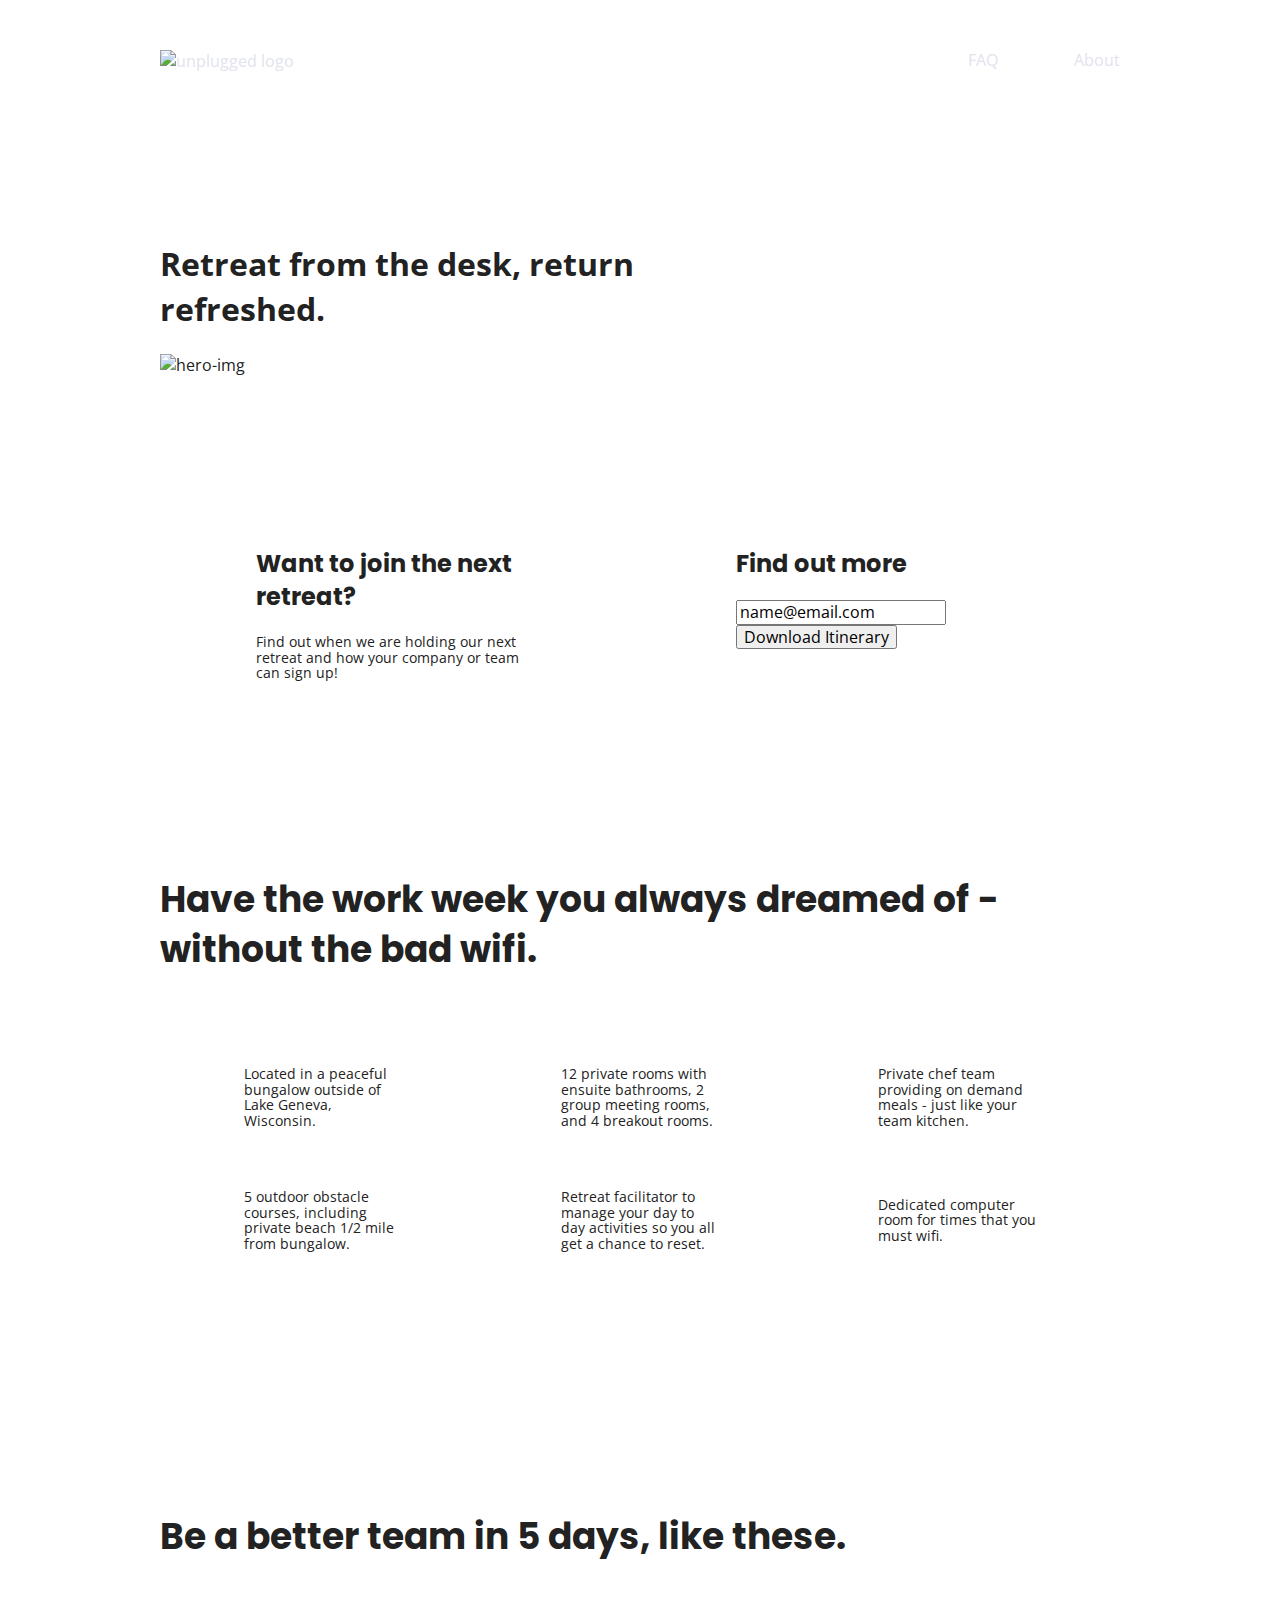
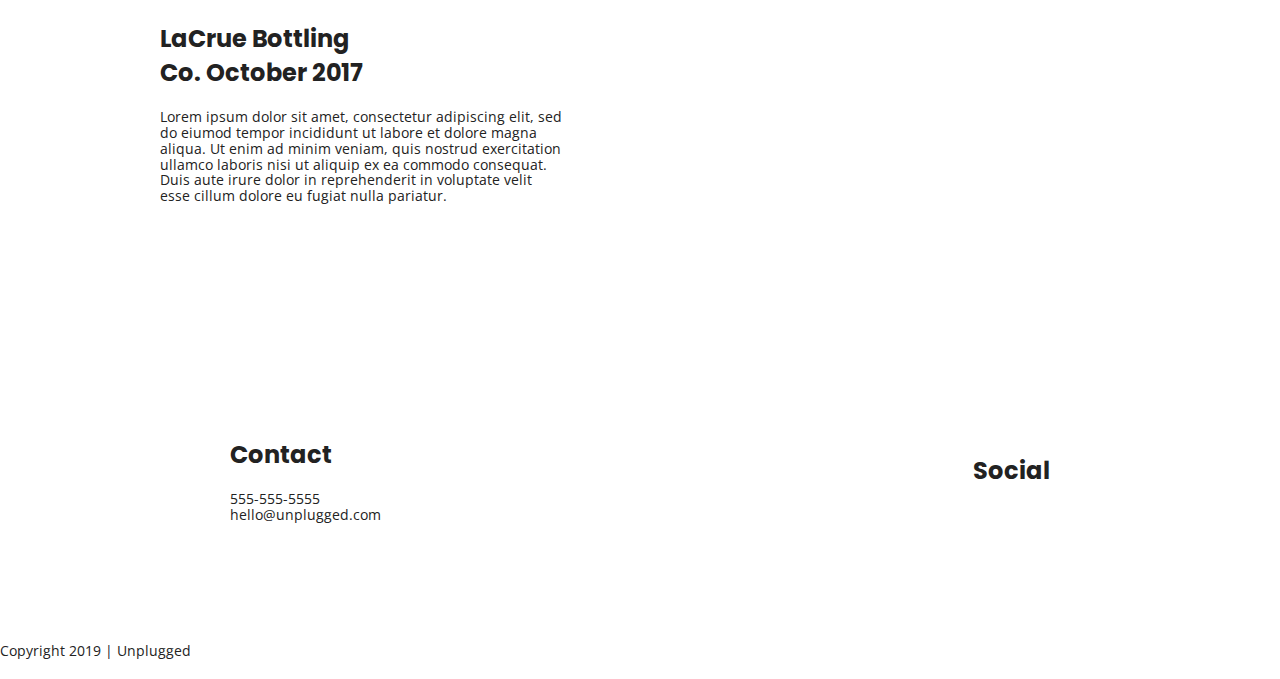
==== index.html @ 6ac1581b "Added google fonts to index.html and stylized text with css" ====
<!doctype html>
<html class="no-js" lang="">

<head>
  <meta charset="utf-8">
  <title>Unplugged | Retreat and Refresh</title>
  <meta name="description" content="">
  <meta name="viewport" content="width=device-width, initial-scale=1">

  <link rel="manifest" href="site.webmanifest">
  <link rel="apple-touch-icon" href="icon.png">
  <!-- Place favicon.ico in the root directory -->

  <link rel="stylesheet" href="css/normalize.css">
  <link rel="stylesheet" href="css/main.css">

  <meta name="theme-color" content="#fafafa">

<link href="https://fonts.googleapis.com/css?family=Open+Sans:400,700|Poppins:500,700" rel="stylesheet">
</head>

<body>
  <!--[if IE]>
    <p class="browserupgrade">You are using an <strong>outdated</strong> browser. Please <a href="https://browsehappy.com/">upgrade your browser</a> to improve your experience and security.</p>
  <![endif]-->

  <!-- Add your site or application content here -->
    <header>
      <div class="content-wrapper">
        <a href="#"><img src="" alt="unplugged logo"></a>
        <div class="header-divider"></div>
        <nav>
          <ul>
            <li><a href="faq/index.html" target="_blank">FAQ</a></li>
            <li><a href="about/index.html" target="_blank">About</a></li>
          </ul>
        </nav>
      </div>
    </header>

    <main>

        <section class="hero-area">
          <div class="content-wrapper">
            <h1>Retreat from the desk, return refreshed.</h1>
            <img src="" alt="hero-img" />
          </div>
        </section>

        <aside>
          <div class="content-wrapper">
            <div class="form-description">
              <h3>Want to join the next retreat?</h3>
              <p>Find out when we are holding our next retreat and how your company or team can sign up!</p>
            </div>
          <div class="form">
            <h3>Find out more</h3>
            <input type="text" name="name" value="name@email.com">
            <input type="button" value="Download Itinerary">
          </div>
        </div> <!-- dside content wrapper ends -->
        </aside>

        <section class="features">
          <div class="content-wrapper">
           <h2>Have the work week you always dreamed of - without the bad wifi.</h2>
           <div class="features-items">
             <article>
              <p class="fontawesome-icon"></p>
              <p class="features-item-description">Located in a peaceful bungalow outside of Lake Geneva, Wisconsin.</p>
            </article>
            <article>
              <p class="fontawesome-icon"></p>
              <p class="features-item-description">12 private rooms with ensuite bathrooms, 2 group meeting rooms, and 4 breakout rooms.</p>
            </article>
            <article>
              <p class="fontawesome-icon"></p>
              <p class="features-item-description">Private chef team providing on demand meals - just like your team kitchen.</p>
            </article>
            <article>
              <p class="fontawesome-icon"></p>
              <p class="features-item-description">5 outdoor obstacle courses, including private beach 1/2 mile from bungalow.</p>
            </article>
            <article>
              <p class="fontawesome-icon"></p>
              <p class="features-item-description">Retreat facilitator to manage your day to day activities so you all get a chance to reset.</p>
            </article>
            <article>
              <p class="fontawesome-icon"></p>
              <p class="features-item-description">Dedicated computer room for times that you must wifi.</p>
            </article>
          </div>
        </div>
        </section>

        <section class="reviews">
          <div class="content-wrapper">
            <h2>Be a better team in 5 days, like these.</h2>
            <article>
              <div>
                <h3>LaCrue Bottling Co. October 2017</h3>
                <p>Lorem ipsum dolor sit amet, consectetur adipiscing elit, sed do eiumod tempor incididunt ut labore et
                   dolore magna aliqua. Ut enim ad minim veniam, quis nostrud exercitation ullamco laboris nisi ut aliquip
                   ex ea commodo consequat. Duis aute irure dolor in reprehenderit in voluptate velit esse cillum dolore eu
                   fugiat nulla pariatur.</p>
              </div>
            </article>
          </div>
        </section>

    </main> <!-- main wrapper -->

    <footer>
      <div class="content-wrapper">
        <div class="footer-content">
          <address class="contact">
            <h4>Contact</h4>
            <p>
               555-555-5555<br>
               hello@unplugged.com
            </p>
          </address>
          <div class="social">
            <h4>Social</h4>
           <div class="social-icons">
             <p><a href="https://wwww.facebook.com" target="_blank"></a></p>
             <p><a href="https://www.twitter.com" target="_blank"></a></p>
             <p><a href="https://wwww.instagram.com" target="_blank"></a></p>

                <!-- other social links here -->
           </div>
         </div>
       </div> <!-- footer content ends -->
     </div> <!-- footer content-wrapper ends -->

     <div class="copyright">
       <p>Copyright 2019 | Unplugged</p>
     </div>
    </footer>



  <script src="js/vendor/modernizr-3.8.0.min.js"></script>
  <script src="https://code.jquery.com/jquery-3.4.1.min.js" integrity="sha256-CSXorXvZcTkaix6Yvo6HppcZGetbYMGWSFlBw8HfCJo=" crossorigin="anonymous"></script>
  <script>window.jQuery || document.write('<script src="js/vendor/jquery-3.4.1.min.js"><\/script>')</script>
  <script src="js/plugins.js"></script>
  <script src="js/main.js"></script>

  <!-- Google Analytics: change UA-XXXXX-Y to be your site's ID. -->
  <script>
    window.ga = function () { ga.q.push(arguments) }; ga.q = []; ga.l = +new Date;
    ga('create', 'UA-XXXXX-Y', 'auto'); ga('set','transport','beacon'); ga('send', 'pageview')
  </script>
  <script src="https://www.google-analytics.com/analytics.js" async></script>
</body>

</html>
---- css/main.css ----
/*! HTML5 Boilerplate v7.3.0 | MIT License | https://html5boilerplate.com/ */

/* main.css 2.0.0 | MIT License | https://github.com/h5bp/main.css#readme */
/*
 * What follows is the result of much research on cross-browser styling.
 * Credit left inline and big thanks to Nicolas Gallagher, Jonathan Neal,
 * Kroc Camen, and the H5BP dev community and team.
 */

/* ==========================================================================
   Base styles: opinionated defaults
   ========================================================================== */

html {
  color: #222;
  font-size: 1em;
  line-height: 1.4;
}

/*
 * Remove text-shadow in selection highlight:
 * https://twitter.com/miketaylr/status/12228805301
 *
 * Vendor-prefixed and regular ::selection selectors cannot be combined:
 * https://stackoverflow.com/a/16982510/7133471
 *
 * Customize the background color to match your design.
 */

::-moz-selection {
  background: #b3d4fc;
  text-shadow: none;
}

::selection {
  background: #b3d4fc;
  text-shadow: none;
}

/*
 * A better looking default horizontal rule
 */

hr {
  display: block;
  height: 1px;
  border: 0;
  border-top: 1px solid #ccc;
  margin: 1em 0;
  padding: 0;
}

/*
 * Remove the gap between audio, canvas, iframes,
 * images, videos and the bottom of their containers:
 * https://github.com/h5bp/html5-boilerplate/issues/440
 */

audio,
canvas,
iframe,
img,
svg,
video {
  vertical-align: middle;
}

/*
 * Remove default fieldset styles.
 */

fieldset {
  border: 0;
  margin: 0;
  padding: 0;
}

/*
 * Allow only vertical resizing of textareas.
 */

textarea {
  resize: vertical;
}

/* ==========================================================================
   Browser Upgrade Prompt
   ========================================================================== */

.browserupgrade {
  margin: 0.2em 0;
  background: #ccc;
  color: #000;
  padding: 0.2em 0;
}

/* ==========================================================================
   Author's custom styles
   ========================================================================== */
/* ---- GENERAL STYLES ----*/
html {
  font-size: 16px;
}

body {
  font-family: 'Open Sans', sans-serif;
  font-size: 1em;
  text-align: left;

}

ul,
ol {
  list-style-type: none;
}

a {
  color: #e2e3ed;
  text-decoration: none;

}

h2 {
  font-family: 'Poppins', sans-serif;
  font-size: 2.25em;

}

h3,
h4 {
  font-family: 'Poppins', sans-serif;
  font-size: 1.5em;
  margin: 20px 0;

}

p {
  font-size: 0.875em;
  line-height: 1.125;
}

img {

}

figure {

}

address {
  font-style: normal;

}

.content-wrapper {
  width: 90%;
  margin: 50px 0;
}

/* -------------- Base Header - Footer Styles --------------*/
header,
footer {
  display: flex;
  justify-content: center;
  align-items: center;
  flex-flow: row wrap;
}

header {
  padding: 15px 0;
  }


header .content-wrapper {
  display: flex;
  justify-content: center;
  align-items: center;
  flex-flow: row wrap;
  margin: 0;
}

.header-divider {
  width: 100%;
  height: 1px;
  margin: 10px 0 20px 0;
}


header nav {
  width: 60%;
  display: flex;
  justify-content: space-around;
  align-items: center;
  flex-flow: row wrap;
}

header nav ul {
  width: 100%;
  display: flex;
  justify-content: space-around;
}

footer {
  flex-direction: column;
}

footer p {
  margin: 0;
}

footer .content-wrapper {
  width: 55%;
  margin: 50px 0;
}

footer .contact {
  margin-bottom: 50px;
}

footer .social-icons {
  display: flex;
  justify-content: space-around;
  align-items: center;
}

footer .social-icons p {
  display: flex;
  justify-content: center;
  align-items: center;
}

footer .copyright {
  margin: 20px 0;
}


/*---------- MOBILE STYLES - HOMEPAGE ----------*/

/* Hero Area */

.hero-area {
  display: flex;
  justify-content: center;
  flex-flow: row wrap;
}

/* Aside */

aside {
  display: flex;
  justify-content: center;
  align-items: center;
  flex-flow: row wrap;
}


/* Features */

.features {
  display: flex;
  justify-content: center;
  flex-flow: row wrap;
}

.features h2 {
  margin-bottom: 60px;
}

.features article {
  width: 55%;
  margin: 30px 0;
}

.features .features-items {
  display: flex;
  justify-content: center;
  align-items: center;
  flex-flow: row wrap;
}

.features p {
  margin: 0;
}


/* Reviews */

.reviews {
  display: flex;
  justify-content: center;
  flex-flow: row wrap;
}

.reviews h2 {
  margin-bottom: 40px;
}

.reviews h3 {
  width: 55%;
  margin: 20px 0;
}

/*--------------- ABOUT PAGE ---------------*/

.mission {
  display: flex;
  justify-content: center;
  align-items: center;
  flex-flow: row wrap;
}

.contact-section {
  display: flex;
  justify-content: center;
  align-items: center;
  flex-flow: row wrap;
}

.contact-content p {
  margin: 0;
}


/*--------------------FAQ PAGE ----------------*/

.faq {
  display: flex;
  justify-content: center;
  align-items: center;
  flex-flow: row wrap;
}

.faq .content-wrapper {
  margin: 50px 0 0 0;
  display: flex;
  justify-content: center;
  align-items: center;
  flex-flow: row wrap;
}

.faq h2 {
  margin-bottom: 40px;
}

.faq-content {
  margin-bottom: 50px;
}


/* ==========================================================================
   Helper classes
   ========================================================================== */

/*
 * Hide visually and from screen readers
 */

.hidden {
  display: none !important;
}

/*
* Hide only visually, but have it available for screen readers:
* https://snook.ca/archives/html_and_css/hiding-content-for-accessibility
*
* 1. For long content, line feeds are not interpreted as spaces and small width
*    causes content to wrap 1 word per line:
*    https://medium.com/@jessebeach/beware-smushed-off-screen-accessible-text-5952a4c2cbfe
*/

.sr-only {
  border: 0;
  clip: rect(0, 0, 0, 0);
  height: 1px;
  margin: -1px;
  overflow: hidden;
  padding: 0;
  position: absolute;
  white-space: nowrap;
  width: 1px;
  /* 1 */
}

/*
* Extends the .sr-only class to allow the element
* to be focusable when navigated to via the keyboard:
* https://www.drupal.org/node/897638
*/

.sr-only.focusable:active,
.sr-only.focusable:focus {
  clip: auto;
  height: auto;
  margin: 0;
  overflow: visible;
  position: static;
  white-space: inherit;
  width: auto;
}

/*
* Hide visually and from screen readers, but maintain layout
*/

.invisible {
  visibility: hidden;
}

/*
* Clearfix: contain floats
*
* For modern browsers
* 1. The space content is one way to avoid an Opera bug when the
*    `contenteditable` attribute is included anywhere else in the document.
*    Otherwise it causes space to appear at the top and bottom of elements
*    that receive the `clearfix` class.
* 2. The use of `table` rather than `block` is only necessary if using
*    `:before` to contain the top-margins of child elements.
*/

.clearfix:before,
.clearfix:after {
  content: " ";
  /* 1 */
  display: table;
  /* 2 */
}

.clearfix:after {
  clear: both;
}

/* ==========================================================================
   EXAMPLE Media Queries for Responsive Design.
   These examples override the primary ('mobile first') styles.
   Modify as content requires.
   ========================================================================== */

@media only screen and (min-width: 768px) {
  /* Tablet styles here */

.content-wrapper {
  max-width: 640px;
  margin: 100px 0;
}

/* Header */

header {
  justify-content: space-around;
  padding: 33px 0;

}

header .content-wrapper {
  width: 100%;
  justify-content: space-between;
}

header nav {
  width: 20%;
}

header nav ul {
  justify-content: space-between;

}

.header-divider {
  display: none;
}

/* Aside */

aside .content-wrapper {
  margin: 50px 0;
  display: flex;
  justify-content: space-between;
  flex-flow: row wrap;
}

aside .content-wrapper .form-description,
aside .content-wrapper .form {
  width: 40%;
  margin: 0;
}


/* Features */
.features article {
  display: flex;
  justify-content: center;
  align-items: center;
  flex-flow: column wrap;
  flex-basis: 50%;

}

.features .features-item-description {
  width: 50%;
}


/* Reviews */

.reviews article {
display: flex;
justify-content: space-between;
}

.reviews article div {
  width: 49%;
}


/* Footer */

footer .content-wrapper {
  width: 64%;
  margin: 100px 0;
}
.footer-content {
  display: flex;
  justify-content: space-between;
  align-items: center;
}

footer .contact {
  margin-bottom: 0;
}

footer .copyright {
  width: 100%;
}



/* -------- ABOUT PAGE -------- */

.misson-content {
  display: flex;
  justify-content: space-between;
  align-items: center;
  padding-top: 20px;
}

.mission-content p {
  width: 45%;
}

.contact-section .content-wrapper h2 {
  width: 80%;
}

.contact-content {
  display: flex;
  justify-content: space-between;
  align-items: flex-start;
}


/* --------- FAQ PAGE ---------- */

.faq .content-wrapper {
  justify-content: space-between;
}

.faq-content {
  flex-basis: 40%;
}

.faq h2 {
  width: 100%;
}

}

@media only screen and (min-width: 1200px) {
  /* Desktop styles here */

  .content-wrapper {
    max-width: 960px;
  }

/* Hero Area */
.hero-area h1 {
  width: 60%;
}

  /* Aside */

  aside .content-wrapper {
    justify-content: space-around;
  }

  aside .content-wrapper .form-description,
  aside .content-wrapper .form {
    width: 30%;
  }


  /* Features */

  .features h2 {
    width: 90%;
  }

  .features article {
    flex-basis: 33%;

  }


  /* Reviews */

  .reviews article div {
    width: 42%;
  }


  /* -------- ABOUT PAGE -------- */

  .mission h2,
  .contact-section .content-wrapper h2 {
    width: 95%;
  }

  /* --------- FAQ PAGE ---------- */

  .faq h2 {
    width: 100%;
  }



}

/* ==========================================================================
   Print styles.
   Inlined to avoid the additional HTTP request:
   https://www.phpied.com/delay-loading-your-print-css/
   ========================================================================== */

@media print {
  *,
  *:before,
  *:after {
    background: transparent !important;
    color: #000 !important;
    /* Black prints faster */
    box-shadow: none !important;
    text-shadow: none !important;
  }
  a,
  a:visited {
    text-decoration: underline;
  }
  a[href]:after {
    content: " (" attr(href) ")";
  }
  abbr[title]:after {
    content: " (" attr(title) ")";
  }
  /*
     * Don't show links that are fragment identifiers,
     * or use the `javascript:` pseudo protocol
     */
  a[href^="#"]:after,
  a[href^="javascript:"]:after {
    content: "";
  }
  pre {
    white-space: pre-wrap !important;
  }
  pre,
  blockquote {
    border: 1px solid #999;
    page-break-inside: avoid;
  }
  /*
     * Printing Tables:
     * https://web.archive.org/web/20180815150934/http://css-discuss.incutio.com/wiki/Printing_Tables
     */
  thead {
    display: table-header-group;
  }
  tr,
  img {
    page-break-inside: avoid;
  }
  p,
  h2,
  h3 {
    orphans: 3;
    widows: 3;
  }
  h2,
  h3 {
    page-break-after: avoid;
  }
}
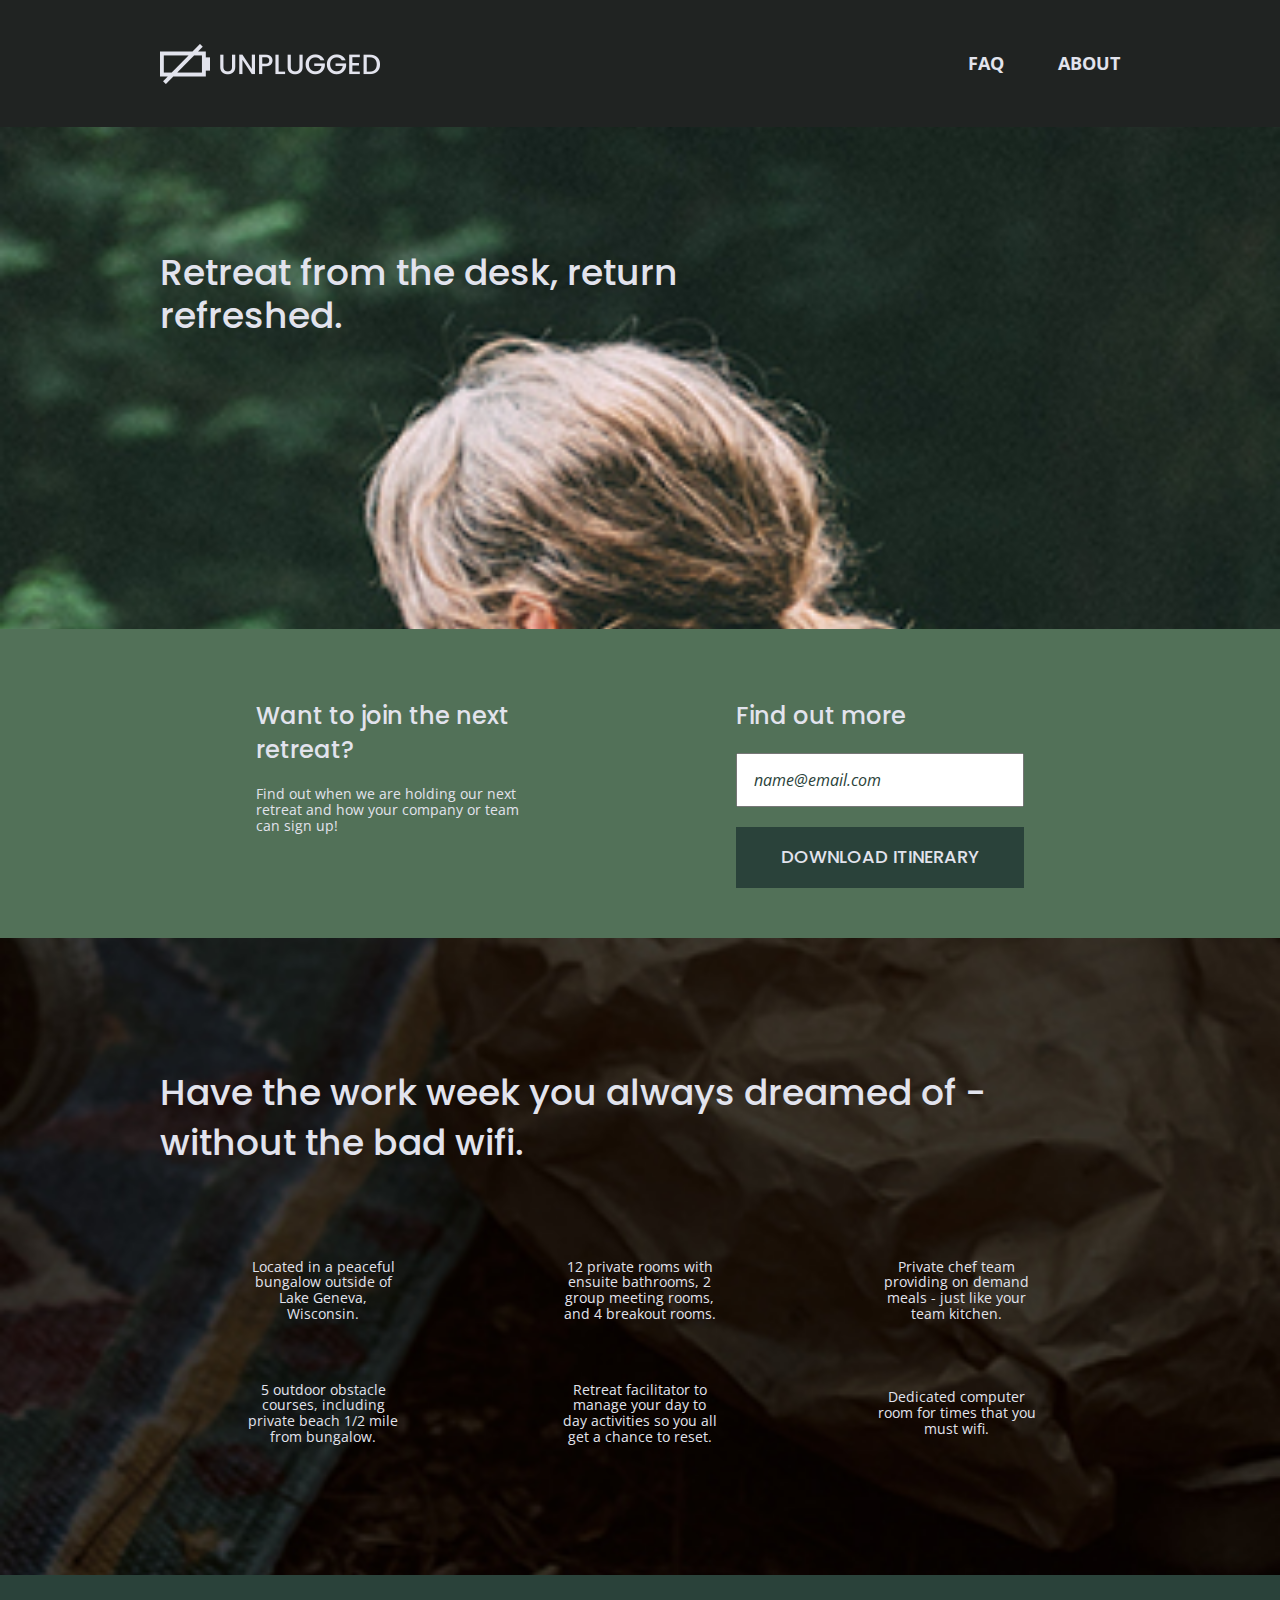
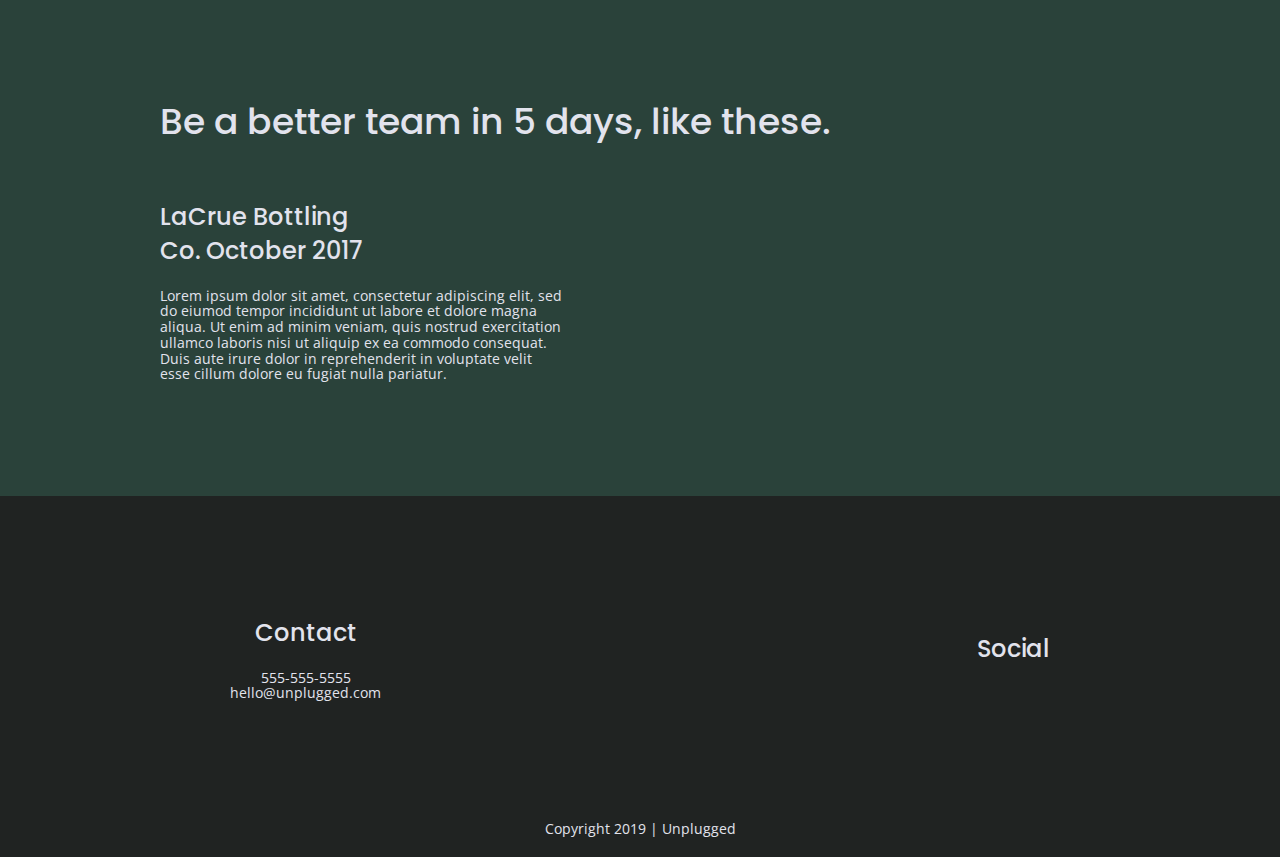
==== commit 61ee701a: "Added project imgs to img folder. Added images to hero and features section." ====
--- a/index.html
+++ b/index.html
@@ -27,7 +27,7 @@
   <!-- Add your site or application content here -->
     <header>
       <div class="content-wrapper">
-        <a href="#"><img src="" alt="unplugged logo"></a>
+        <a href="#"><img src="img/unplugged-logo.png" alt="Unplugged Logo"></a>
         <div class="header-divider"></div>
         <nav>
           <ul>
@@ -43,7 +43,6 @@
         <section class="hero-area">
           <div class="content-wrapper">
             <h1>Retreat from the desk, return refreshed.</h1>
-            <img src="" alt="hero-img" />
           </div>
         </section>
 
--- a/css/main.css
+++ b/css/main.css
@@ -106,6 +106,7 @@
   font-family: 'Open Sans', sans-serif;
   font-size: 1em;
   text-align: left;
+  color: #e2e3ed;
 
 }
 
@@ -123,12 +124,14 @@
 h2 {
   font-family: 'Poppins', sans-serif;
   font-size: 2.25em;
+  font-weight: 500;
 
 }
 
 h3,
 h4 {
   font-family: 'Poppins', sans-serif;
+  font-weight: 500;
   font-size: 1.5em;
   margin: 20px 0;
 
@@ -140,7 +143,7 @@
 }
 
 img {
-
+  width: 100%;
 }
 
 figure {
@@ -160,6 +163,7 @@
 /* -------------- Base Header - Footer Styles --------------*/
 header,
 footer {
+  background-color: #202322;
   display: flex;
   justify-content: center;
   align-items: center;
@@ -180,6 +184,7 @@
 }
 
 .header-divider {
+  background-color: #3a3a3a;
   width: 100%;
   height: 1px;
   margin: 10px 0 20px 0;
@@ -188,6 +193,9 @@
 
 header nav {
   width: 60%;
+  font-size: 1.125em;
+  font-weight: 700;
+  text-transform: uppercase;
   display: flex;
   justify-content: space-around;
   align-items: center;
@@ -201,6 +209,7 @@
 }
 
 footer {
+  text-align: center;
   flex-direction: column;
 }
 
@@ -239,24 +248,69 @@
 /* Hero Area */
 
 .hero-area {
-  display: flex;
-  justify-content: center;
-  flex-flow: row wrap;
+  background: url('../img/hero.jpg');
+  background-size: cover;
+  background-repeat: no-repeat;
+  background-position: center;
+  height: 502px;
+  display: flex;
+  justify-content: center;
+  flex-flow: row wrap;
+}
+
+.hero-area h1 {
+  font-size: 2.25em;
+  font-family: 'Poppins', sans-serif;
+  font-weight: 500;
+  line-height: 1.2;
 }
 
 /* Aside */
 
 aside {
-  display: flex;
-  justify-content: center;
-  align-items: center;
-  flex-flow: row wrap;
-}
+  background-color: #527158;
+  display: flex;
+  justify-content: center;
+  align-items: center;
+  flex-flow: row wrap;
+}
+
+aside .form {
+  margin-top: 30px;
+}
+
+input[type=text] {
+  box-sizing: border-box;
+  width: 100%;
+  color: #2a423a;
+  font-style: italic;
+  padding: 1em;
+}
+
+input[type=button] {
+  width: 100%;
+  padding: 20px 0;
+  margin-top: 20px;
+  background-color: #2a423a;
+  font-family: 'Poppins', Helvetica, Arial, sans-serif;
+  font-weight: 500;
+  font-size: 1.125em;
+  color: #e2e3ed;
+  border: none;
+  text-align: center;
+  text-transform: uppercase;
+}
+
+
 
 
 /* Features */
 
 .features {
+  background: url('../img/features-img.jpg');
+  background-size: cover;
+  background-repeat: no-repeat;
+  background-position: center;
   display: flex;
   justify-content: center;
   flex-flow: row wrap;
@@ -267,7 +321,7 @@
 }
 
 .features article {
-  width: 55%;
+  width: 63%;
   margin: 30px 0;
 }
 
@@ -279,6 +333,7 @@
 }
 
 .features p {
+  text-align: center;
   margin: 0;
 }
 
@@ -286,6 +341,7 @@
 /* Reviews */
 
 .reviews {
+  background-color: #2a423a;
   display: flex;
   justify-content: center;
   flex-flow: row wrap;
@@ -293,6 +349,7 @@
 
 .reviews h2 {
   margin-bottom: 40px;
+  line-height: 1;
 }
 
 .reviews h3 {
@@ -303,6 +360,7 @@
 /*--------------- ABOUT PAGE ---------------*/
 
 .mission {
+  background-color: #527158;
   display: flex;
   justify-content: center;
   align-items: center;
@@ -310,6 +368,7 @@
 }
 
 .contact-section {
+  background-color: #2a423a;
   display: flex;
   justify-content: center;
   align-items: center;
@@ -324,6 +383,7 @@
 /*--------------------FAQ PAGE ----------------*/
 
 .faq {
+  background-color: #527158;
   display: flex;
   justify-content: center;
   align-items: center;
@@ -340,10 +400,15 @@
 
 .faq h2 {
   margin-bottom: 40px;
+  line-height: 1;
 }
 
 .faq-content {
   margin-bottom: 50px;
+}
+
+.faq-content h4 {
+  line-height: 1.33;
 }
 
 
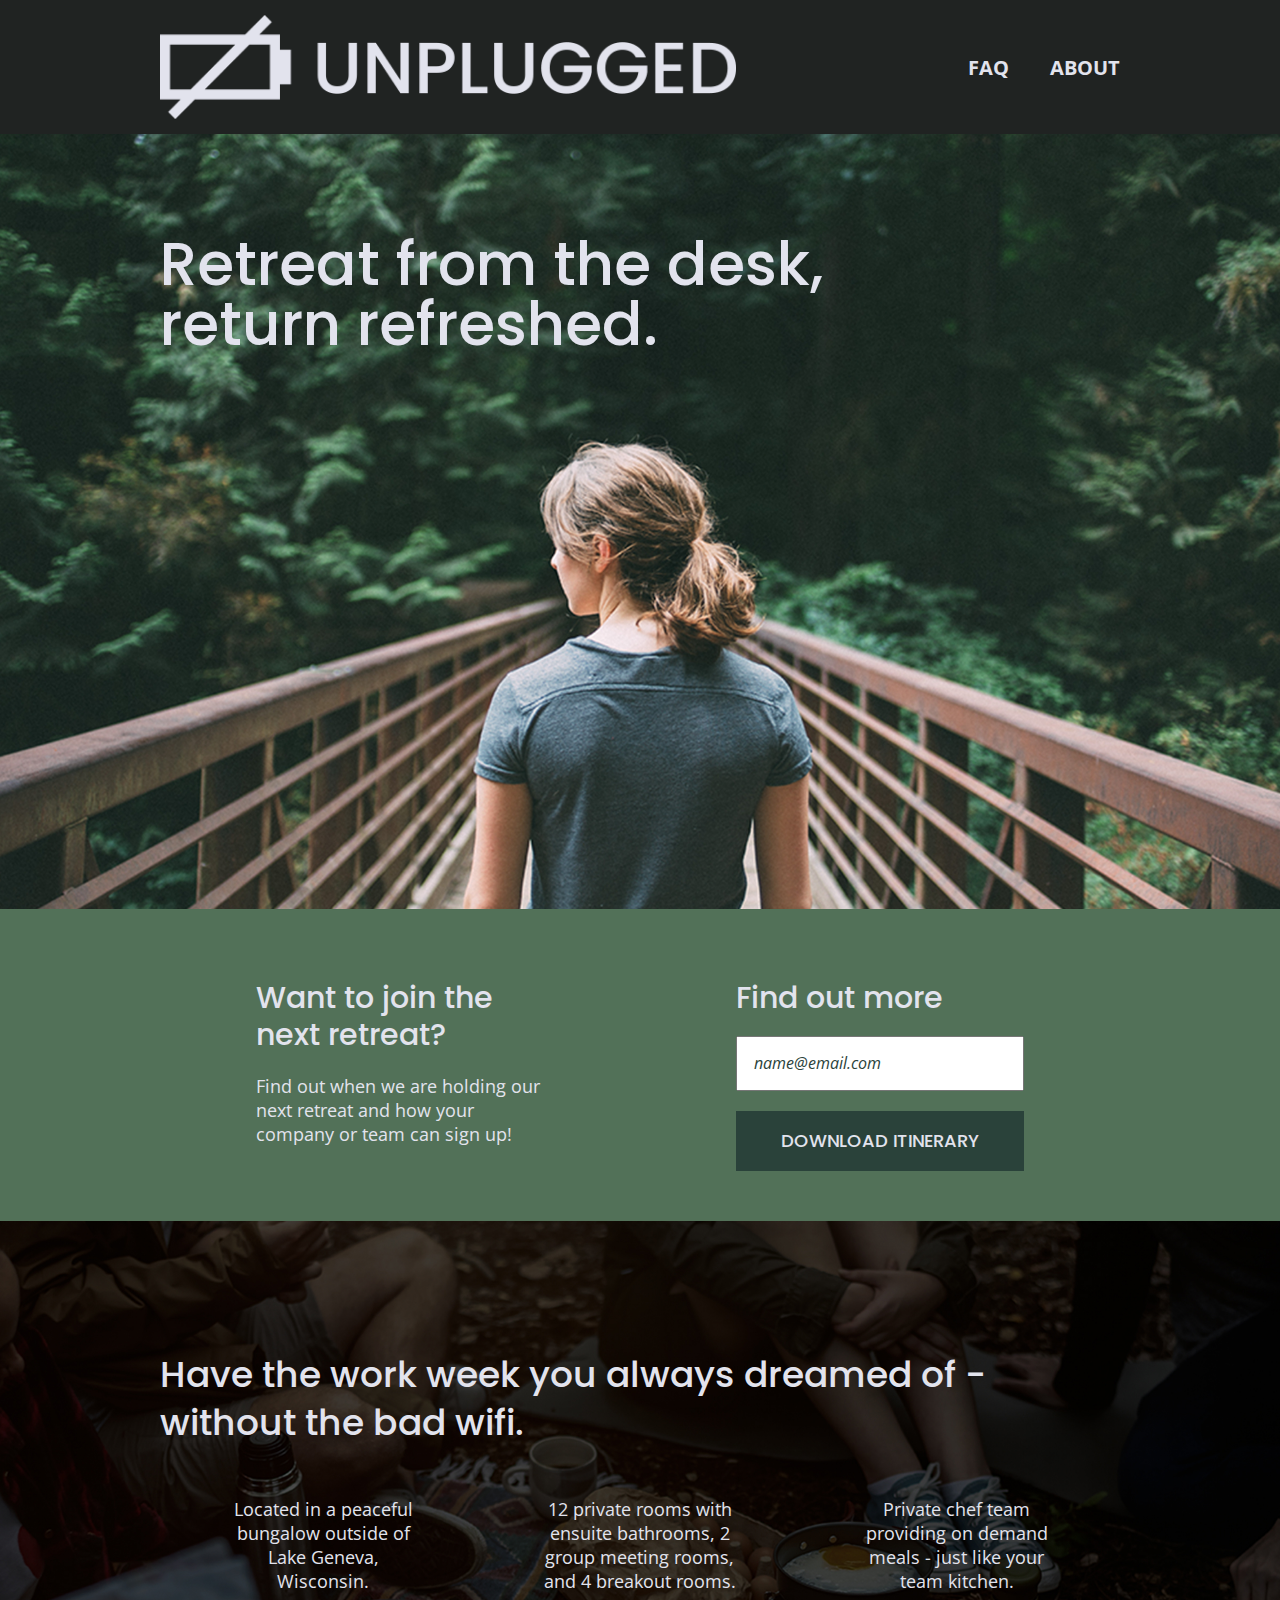
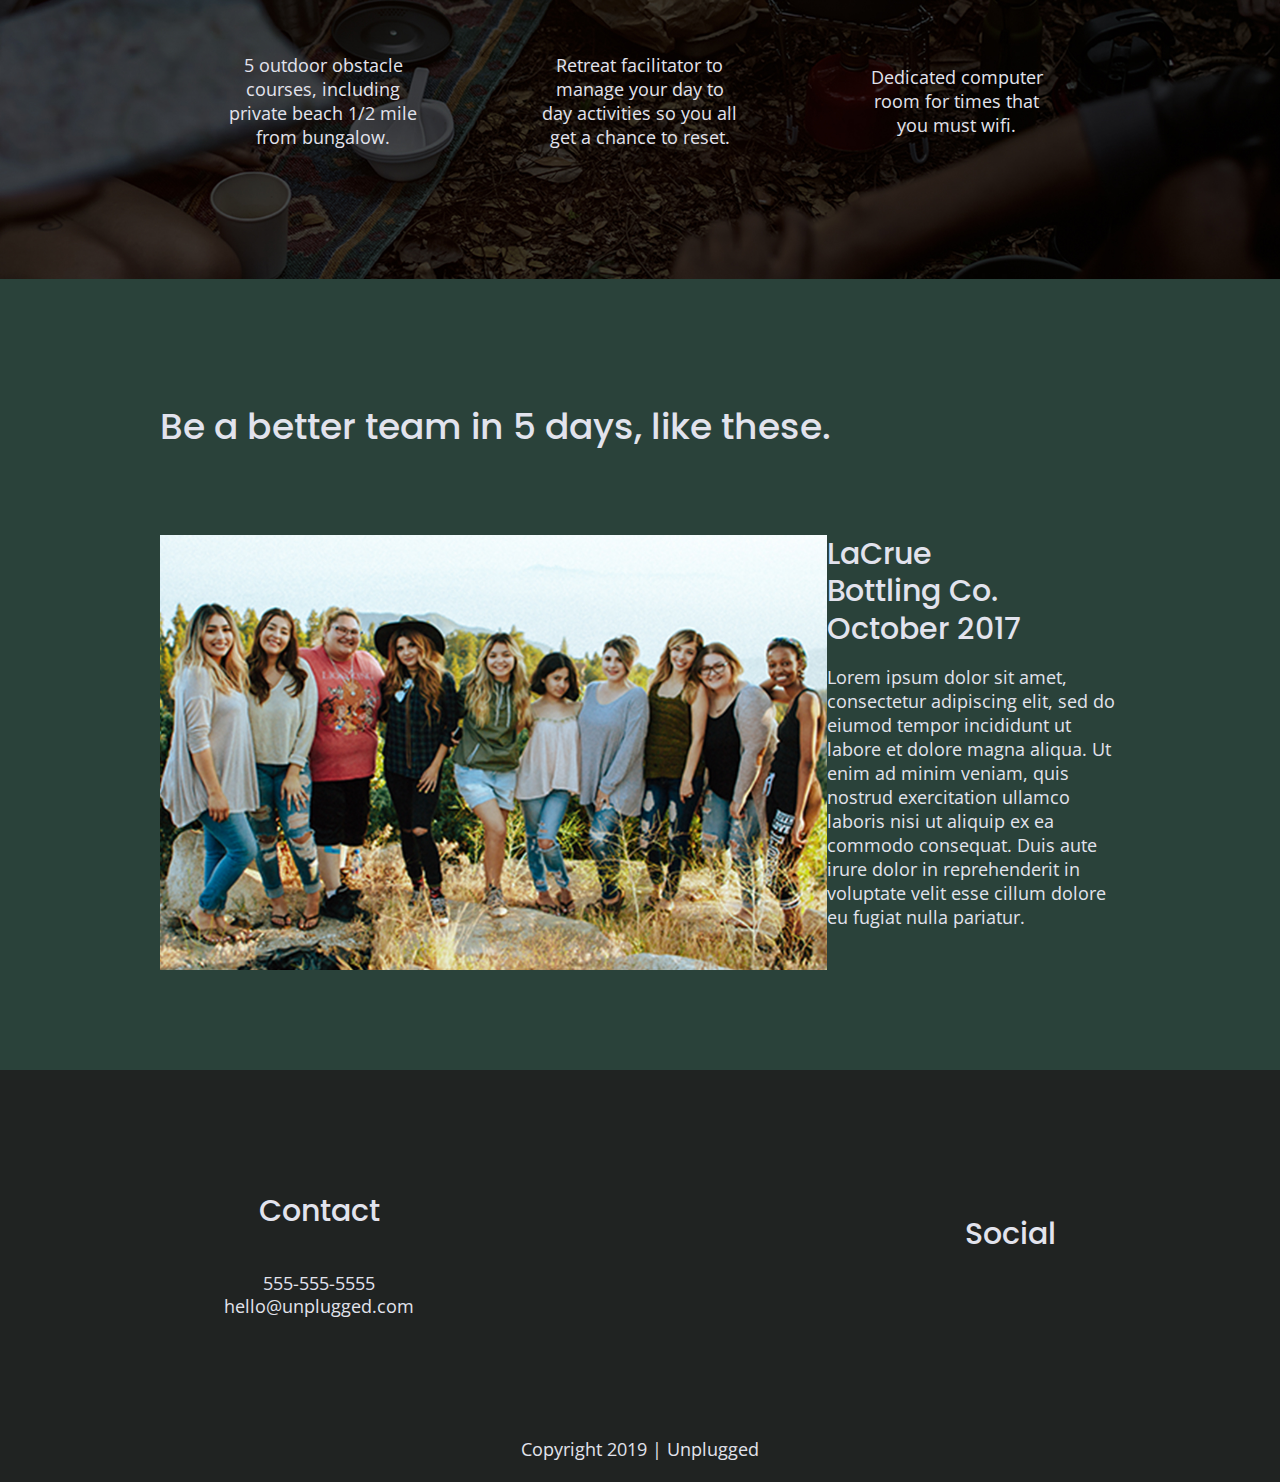
==== commit da235330: "Updated image sizes. Made images responsive to tablet and desktop." ====
--- a/index.html
+++ b/index.html
@@ -27,7 +27,9 @@
   <!-- Add your site or application content here -->
     <header>
       <div class="content-wrapper">
-        <a href="#"><img src="img/unplugged-logo.png" alt="Unplugged Logo"></a>
+        <figure>
+           <a href="#"><img src="img/unplugged-logo.png" alt="Unplugged Logo"/></a>
+       </figure>
         <div class="header-divider"></div>
         <nav>
           <ul>
@@ -96,6 +98,9 @@
           <div class="content-wrapper">
             <h2>Be a better team in 5 days, like these.</h2>
             <article>
+              <figure>
+                <img src="img/reviews-group-img.jpg" alt="Reviews Group Image" />
+              </figure>
               <div>
                 <h3>LaCrue Bottling Co. October 2017</h3>
                 <p>Lorem ipsum dolor sit amet, consectetur adipiscing elit, sed do eiumod tempor incididunt ut labore et
--- a/css/main.css
+++ b/css/main.css
@@ -123,7 +123,7 @@
 
 h2 {
   font-family: 'Poppins', sans-serif;
-  font-size: 2.25em;
+  font-size: 1.875em;
   font-weight: 500;
 
 }
@@ -132,14 +132,14 @@
 h4 {
   font-family: 'Poppins', sans-serif;
   font-weight: 500;
-  font-size: 1.5em;
+  font-size: 1.125em;
   margin: 20px 0;
 
 }
 
 p {
   font-size: 0.875em;
-  line-height: 1.125;
+  line-height: 1.285;
 }
 
 img {
@@ -147,7 +147,7 @@
 }
 
 figure {
-
+  margin: 0;
 }
 
 address {
@@ -181,6 +181,14 @@
   align-items: center;
   flex-flow: row wrap;
   margin: 0;
+}
+
+header figure {
+  width: 60%;
+  display: flex;
+  justify-content: center;
+  align-items: center;
+  flex-flow: row wrap;
 }
 
 .header-divider {
@@ -208,6 +216,10 @@
   justify-content: space-around;
 }
 
+header nav ul li {
+  font-size: 1.125em;
+}
+
 footer {
   text-align: center;
   flex-direction: column;
@@ -250,9 +262,8 @@
 .hero-area {
   background: url('../img/hero.jpg');
   background-size: cover;
-  background-repeat: no-repeat;
   background-position: center;
-  height: 502px;
+  min-height: 500px;
   display: flex;
   justify-content: center;
   flex-flow: row wrap;
@@ -309,7 +320,6 @@
 .features {
   background: url('../img/features-img.jpg');
   background-size: cover;
-  background-repeat: no-repeat;
   background-position: center;
   display: flex;
   justify-content: center;
@@ -408,7 +418,7 @@
 }
 
 .faq-content h4 {
-  line-height: 1.33;
+  line-height: 1.333;
 }
 
 
@@ -509,6 +519,18 @@
   margin: 100px 0;
 }
 
+
+h2 {
+  font-size: 2.25em;
+  line-height: 1.333;
+}
+
+h3 {
+  font-size: 1.5em;
+  line-height: 1.25;
+}
+
+
 /* Header */
 
 header {
@@ -535,6 +557,18 @@
   display: none;
 }
 
+
+/* Hero Area */
+.hero-area {
+  min-height: 600px;
+}
+
+.hero-area h1 {
+  font-size: 3em;
+  line-height: 1;
+  margin: 0;
+}
+
 /* Aside */
 
 aside .content-wrapper {
@@ -552,6 +586,11 @@
 
 
 /* Features */
+
+.features h2 {
+  margin-bottom: 20px;
+}
+
 .features article {
   display: flex;
   justify-content: center;
@@ -562,7 +601,7 @@
 }
 
 .features .features-item-description {
-  width: 50%;
+  width: 62%;
 }
 
 
@@ -573,27 +612,46 @@
 justify-content: space-between;
 }
 
+.review h2 {
+  width: 85%;
+}
+
 .reviews article div {
   width: 49%;
 }
 
+.reviews h3 {
+  width: 75%;
+  margin: 0;
+}
 
 /* Footer */
 
 footer .content-wrapper {
-  width: 64%;
+  width: 65%;
   margin: 100px 0;
 }
-.footer-content {
+footer .footer-content {
   display: flex;
   justify-content: space-between;
   align-items: center;
+  flex-direction: row;
+
 }
 
 footer .contact {
   margin-bottom: 0;
 }
 
+footer h4 {
+  font-size: 1.5em;
+  margin-bottom: 40px;
+}
+
+footer p {
+  line-height: 1.285;
+}
+
 footer .copyright {
   width: 100%;
 }
@@ -623,6 +681,9 @@
   align-items: flex-start;
 }
 
+.contact-content h4 {
+  font-size: 1.5em;
+}
 
 /* --------- FAQ PAGE ---------- */
 
@@ -631,25 +692,54 @@
 }
 
 .faq-content {
-  flex-basis: 40%;
+  flex-basis: 45%;
 }
 
 .faq h2 {
   width: 100%;
 }
 
+.faq h4,
+.faq p {
+  font-size: 0.875em;
+  line-height: 1.125;
+}
+
 }
 
 @media only screen and (min-width: 1200px) {
   /* Desktop styles here */
 
+  header {
+    padding: 15px 0;
+  }
+
+  .hero-area {
+    min-height: 775px;
+  }
+
   .content-wrapper {
     max-width: 960px;
   }
 
+  h2 {
+    font-size: 2.25em;
+  }
+
+  h3,
+  h4 {
+    font-size: 1.875em;
+  }
+
+  p {
+    font-size: 1.125em;
+    line-height: 1.333;
+  }
+
 /* Hero Area */
 .hero-area h1 {
-  width: 60%;
+  font-size: 3.75em;
+  width: 80%;
 }
 
   /* Aside */
@@ -663,6 +753,10 @@
     width: 30%;
   }
 
+  .form-description p {
+    font-size: 1.125em;
+  }
+
 
   /* Features */
 
@@ -680,6 +774,14 @@
 
   .reviews article div {
     width: 42%;
+  }
+
+  .reviews h2 {
+    padding-bottom: 50px;
+  }
+
+  footer h4 {
+    font-size: 1.875em;
   }
 
 
@@ -688,14 +790,22 @@
   .mission h2,
   .contact-section .content-wrapper h2 {
     width: 95%;
+    font-size: 3em;
   }
 
   /* --------- FAQ PAGE ---------- */
 
   .faq h2 {
     width: 100%;
-  }
-
+    font-size: 3em;
+  }
+
+
+  .faq h4,
+  .faq p {
+    font-size: 1.125em;
+    line-height: 1;
+  }
 
 
 }
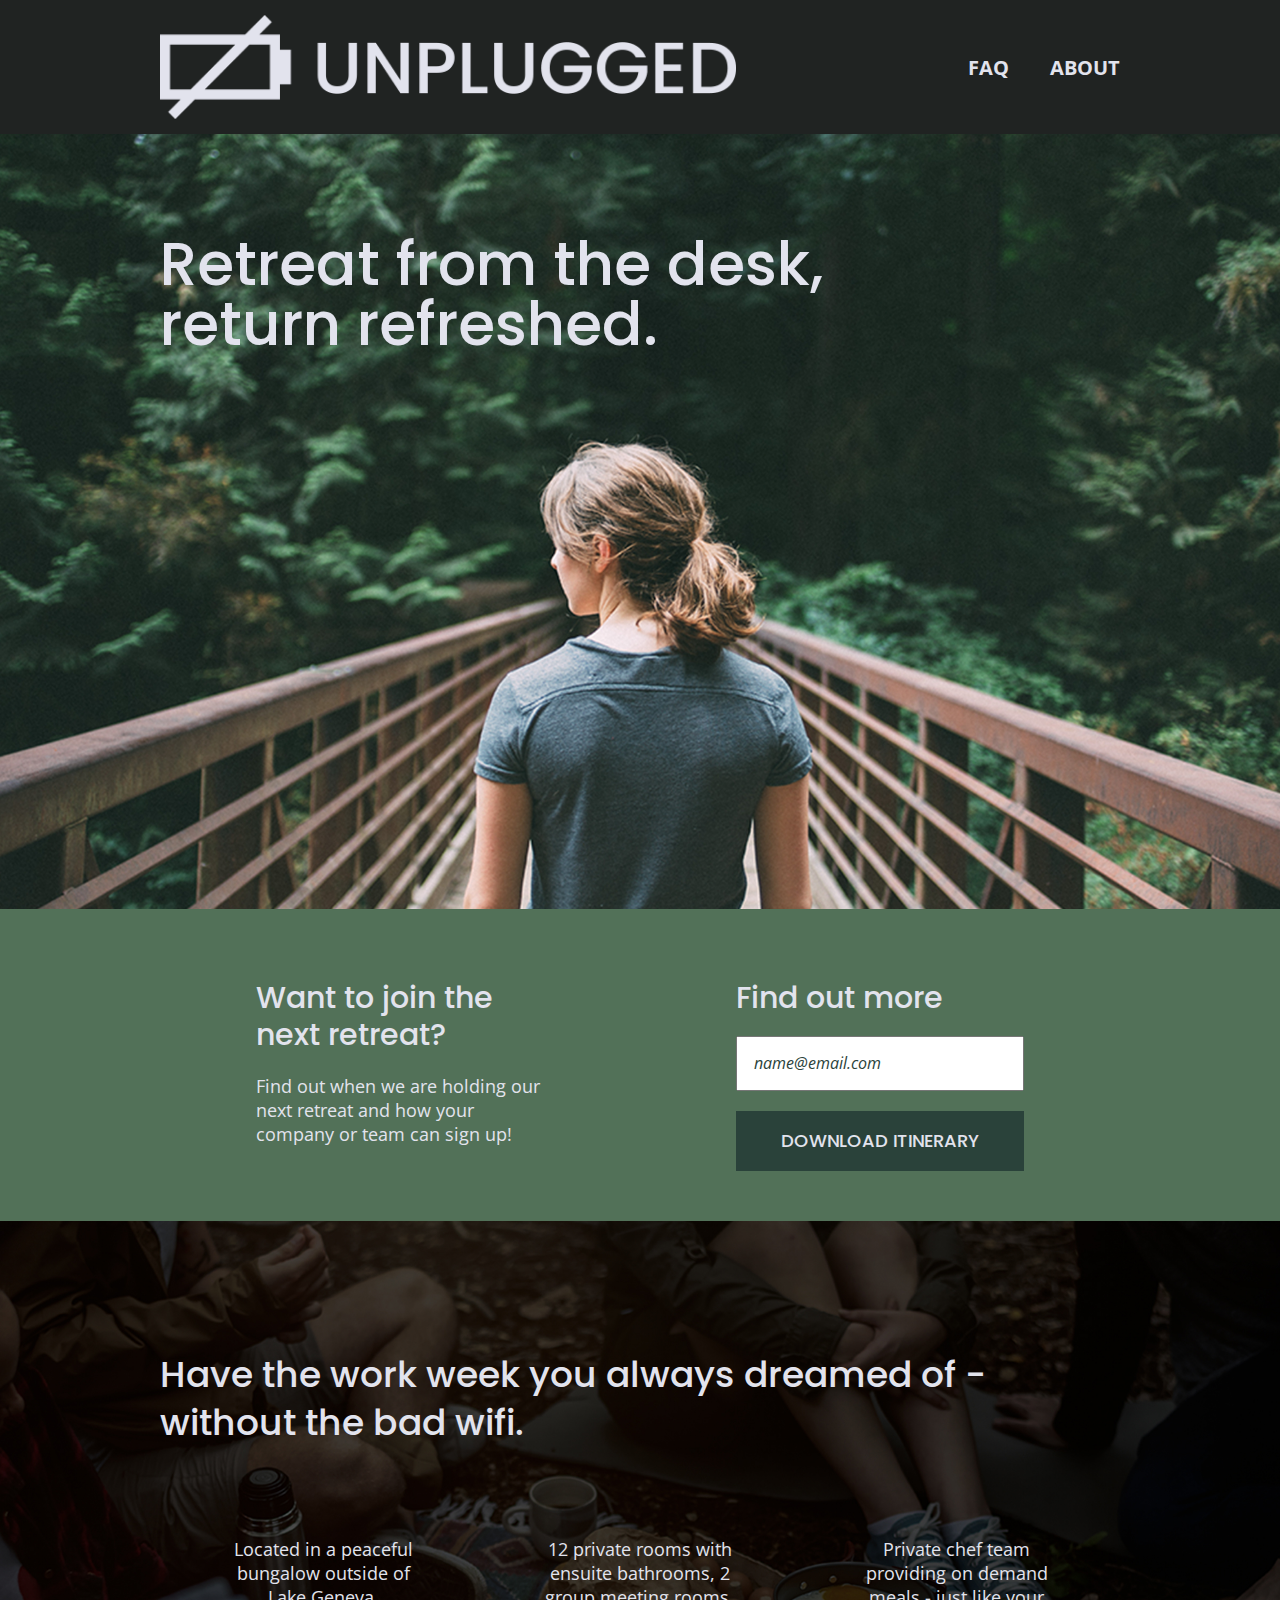
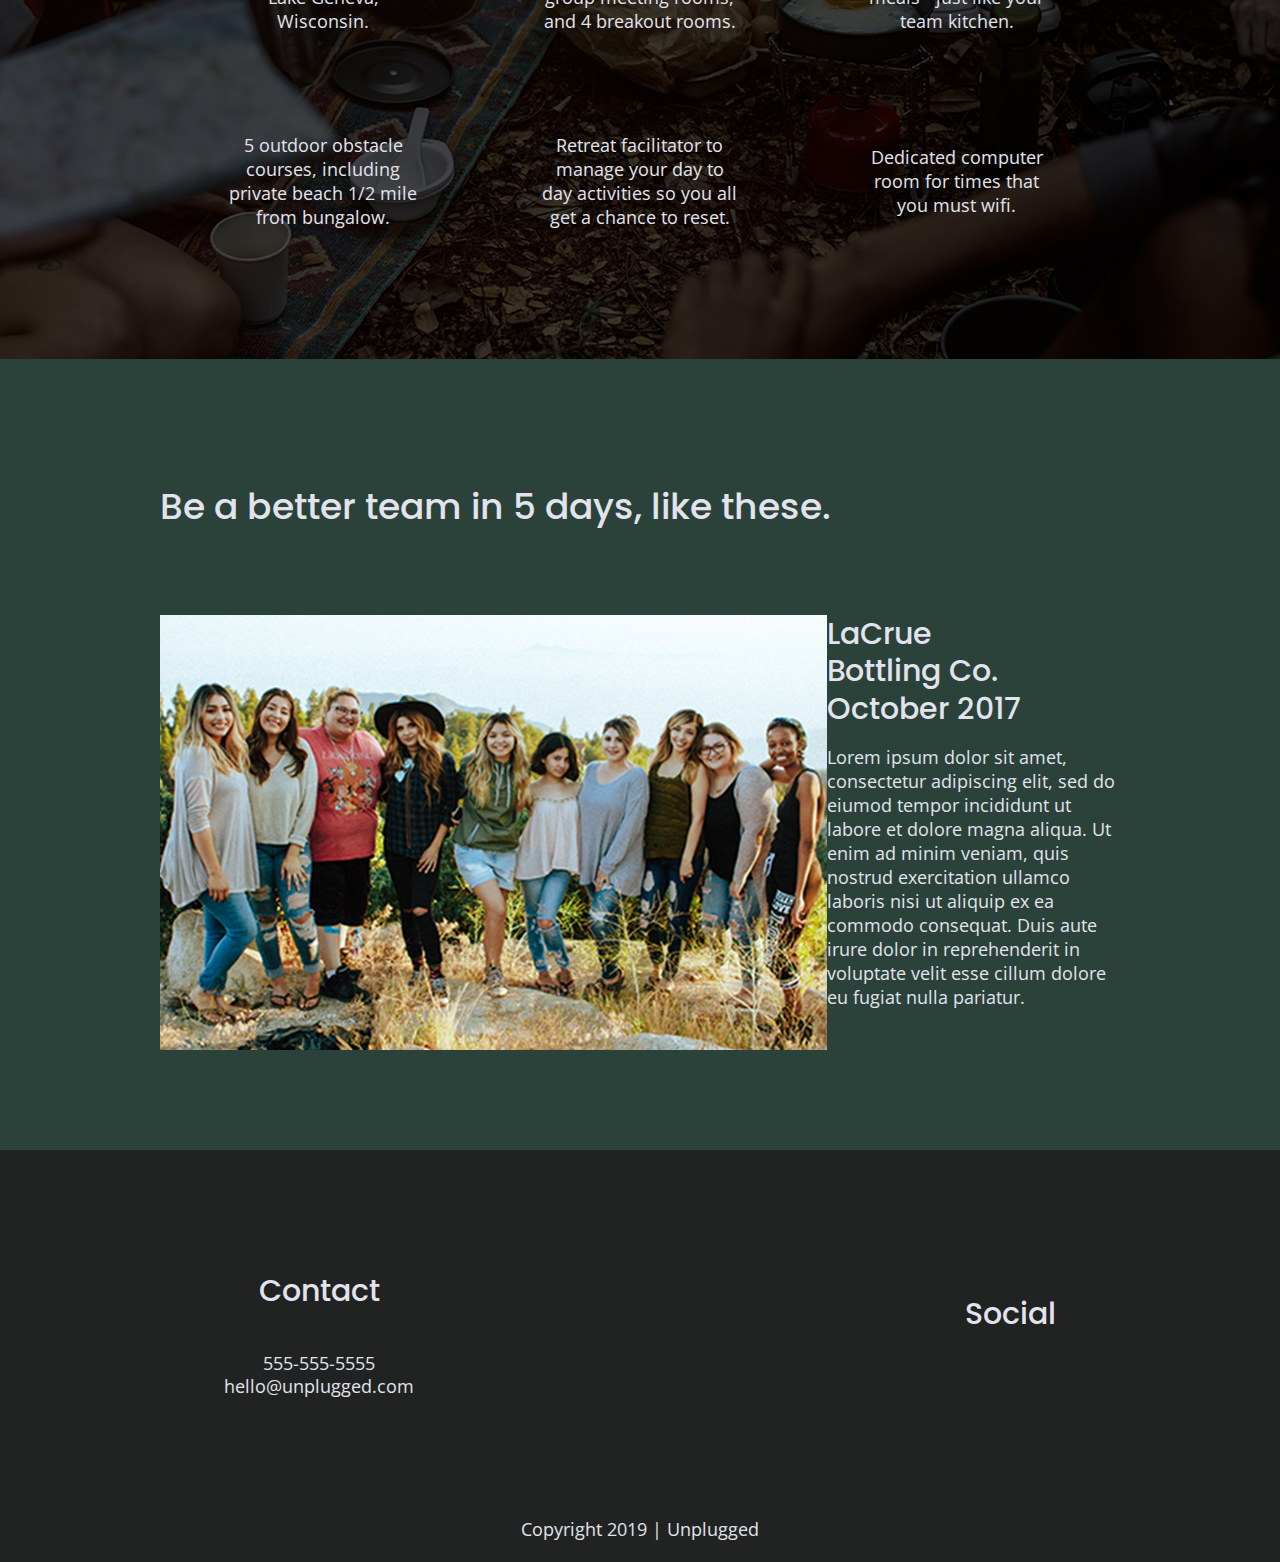
==== commit 3d13f5de: "Added icons for feature section." ====
--- a/index.html
+++ b/index.html
@@ -15,8 +15,11 @@
   <link rel="stylesheet" href="css/main.css">
 
   <meta name="theme-color" content="#fafafa">
+<!-- Google Fonts -->
+<link href="https://fonts.googleapis.com/css?family=Open+Sans:400,700|Poppins:500,700" rel="stylesheet">
+<!-- FontAwesome CDN Version 5.5 -->
+<link rel="stylesheet" href="https://use.fontawesome.com/releases/v5.5.0/css/all.css" integrity="sha384-B4dIYHKNBt8Bc12p+WXckhzcICo0wtJAoU8YZTY5qE0Id1GSseTk6S+L3BlXeVIU" crossorigin="anonymous">
 
-<link href="https://fonts.googleapis.com/css?family=Open+Sans:400,700|Poppins:500,700" rel="stylesheet">
 </head>
 
 <body>
@@ -67,27 +70,27 @@
            <h2>Have the work week you always dreamed of - without the bad wifi.</h2>
            <div class="features-items">
              <article>
-              <p class="fontawesome-icon"></p>
+              <i class="fas fa-campground"></i>
               <p class="features-item-description">Located in a peaceful bungalow outside of Lake Geneva, Wisconsin.</p>
             </article>
             <article>
-              <p class="fontawesome-icon"></p>
+              <i class="fas fa-bed"></i>
               <p class="features-item-description">12 private rooms with ensuite bathrooms, 2 group meeting rooms, and 4 breakout rooms.</p>
             </article>
             <article>
-              <p class="fontawesome-icon"></p>
+              <i class="fas fa-utensils"></i>
               <p class="features-item-description">Private chef team providing on demand meals - just like your team kitchen.</p>
             </article>
             <article>
-              <p class="fontawesome-icon"></p>
+              <i class="fas fa-shoe-prints"></i>
               <p class="features-item-description">5 outdoor obstacle courses, including private beach 1/2 mile from bungalow.</p>
             </article>
             <article>
-              <p class="fontawesome-icon"></p>
+              <i class="fas fa-smile"></i>
               <p class="features-item-description">Retreat facilitator to manage your day to day activities so you all get a chance to reset.</p>
             </article>
             <article>
-              <p class="fontawesome-icon"></p>
+              <i class="fas fa-wifi"></i>
               <p class="features-item-description">Dedicated computer room for times that you must wifi.</p>
             </article>
           </div>
--- a/css/main.css
+++ b/css/main.css
@@ -347,6 +347,13 @@
   margin: 0;
 }
 
+.features i {
+  font-size: 3.75em;
+  margin-bottom: 40px;
+  display: flex;
+  justify-content: center;
+}
+
 
 /* Reviews */
 
@@ -375,6 +382,22 @@
   justify-content: center;
   align-items: center;
   flex-flow: row wrap;
+}
+
+.map figure {
+  width: 100%;
+  height: 0;
+  padding-bottom: 80%;
+  overflow: hidden;
+  position: relative;
+}
+
+.map iframe {
+  width: 100%;
+  height: 100%;
+  position: absolute;
+  top: 0;
+  left: 0;
 }
 
 .contact-section {
@@ -671,6 +694,11 @@
   width: 45%;
 }
 
+.map figure {
+padding-bottom: 46%;
+}
+
+
 .contact-section .content-wrapper h2 {
   width: 80%;
 }
@@ -791,6 +819,14 @@
   .contact-section .content-wrapper h2 {
     width: 95%;
     font-size: 3em;
+  }
+
+  .map figure {
+  padding-bottom: 38%;
+  }
+
+  .contact-content h4 {
+    font-size: 1.875em;
   }
 
   /* --------- FAQ PAGE ---------- */
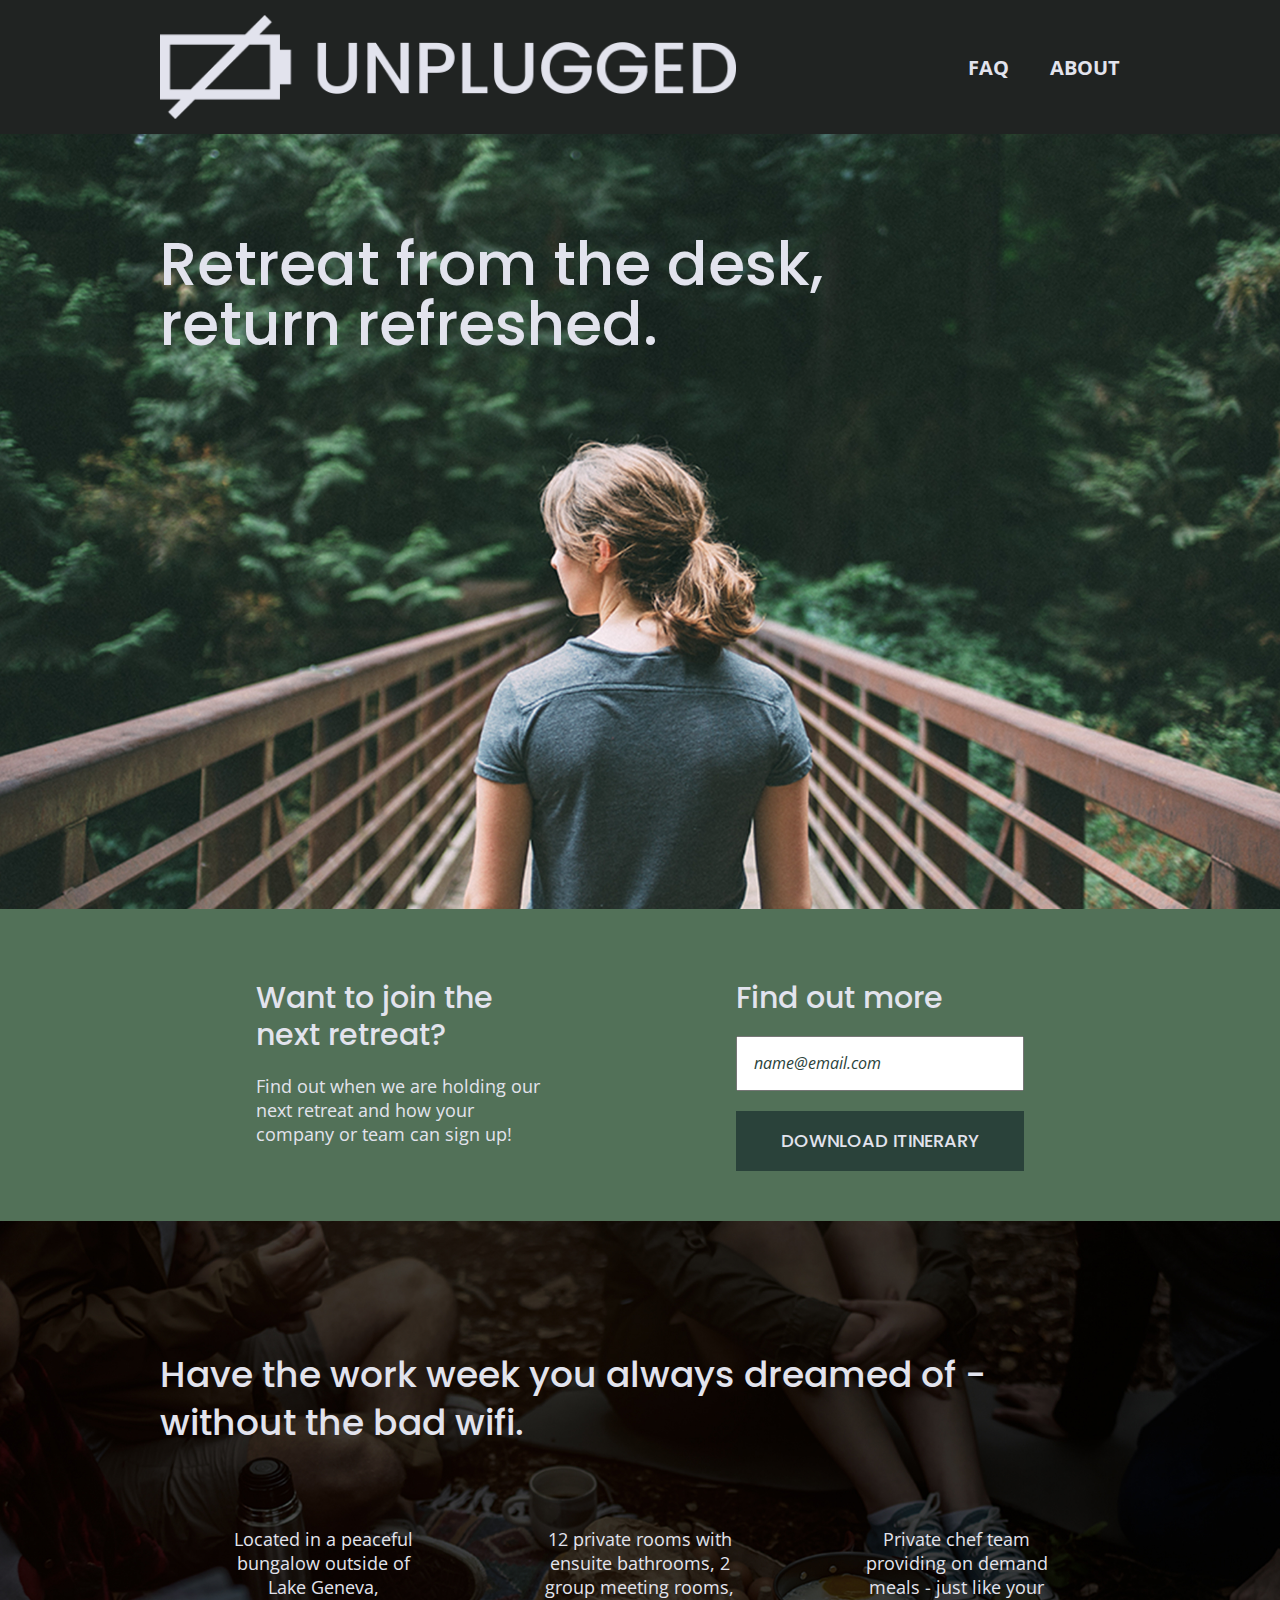
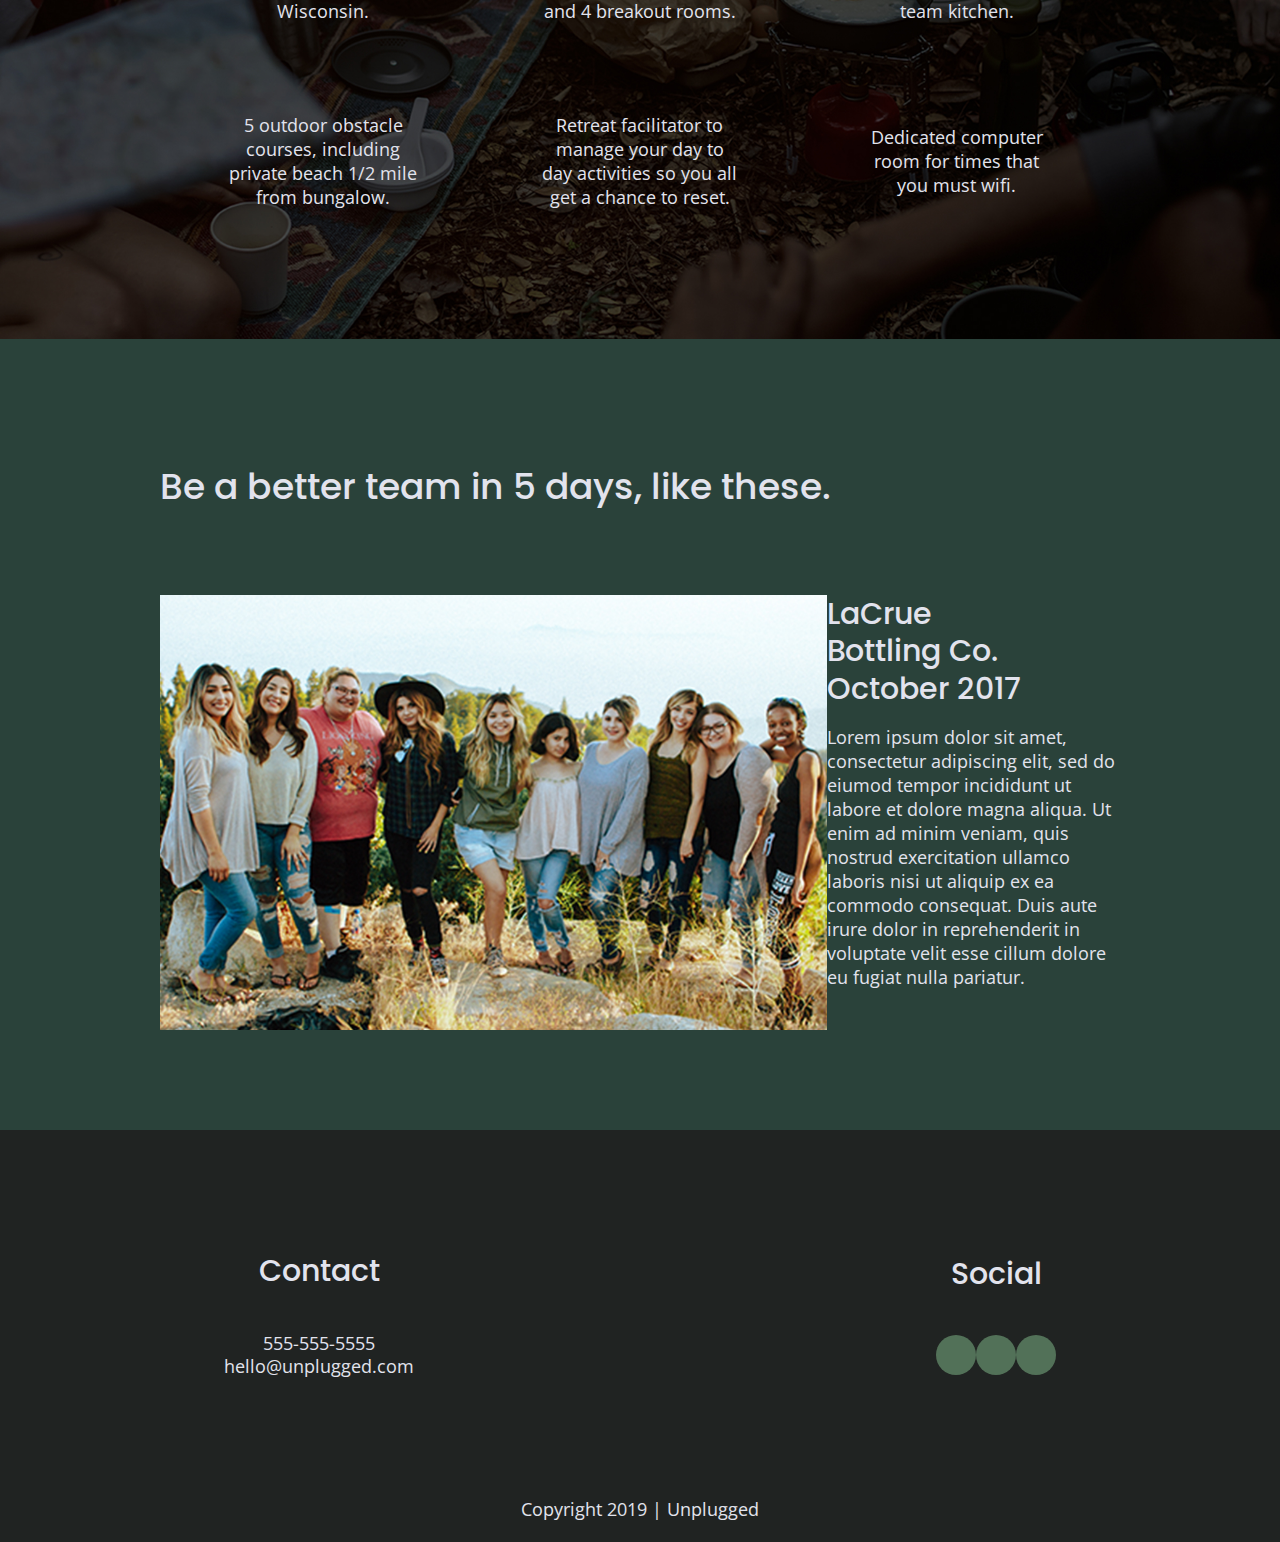
==== commit 38e2932e: "Add social media icons for all pages." ====
--- a/index.html
+++ b/index.html
@@ -130,9 +130,9 @@
           <div class="social">
             <h4>Social</h4>
            <div class="social-icons">
-             <p><a href="https://wwww.facebook.com" target="_blank"></a></p>
-             <p><a href="https://www.twitter.com" target="_blank"></a></p>
-             <p><a href="https://wwww.instagram.com" target="_blank"></a></p>
+             <p><a href="https://wwww.facebook.com" target="_blank"><i class="fab fa-facebook"></i></a></p>
+             <p><a href="https://www.twitter.com" target="_blank"><i class="fab fa-twitter"></i></a></p>
+             <p><a href="https://wwww.instagram.com" target="_blank"><i class="fab fa-instagram"></i></a></p>
 
                 <!-- other social links here -->
            </div>
--- a/css/main.css
+++ b/css/main.css
@@ -245,9 +245,17 @@
 }
 
 footer .social-icons p {
-  display: flex;
-  justify-content: center;
-  align-items: center;
+  background-color: #527158;
+  border-radius: 50%;
+  width: 40px;
+  height: 40px;
+  display: flex;
+  justify-content: center;
+  align-items: center;
+}
+
+footer .social-icons p i {
+  font-size: 1.3125em;
 }
 
 footer .copyright {
@@ -627,6 +635,10 @@
   width: 62%;
 }
 
+.features i {
+  margin-bottom: 30px;
+}
+
 
 /* Reviews */
 
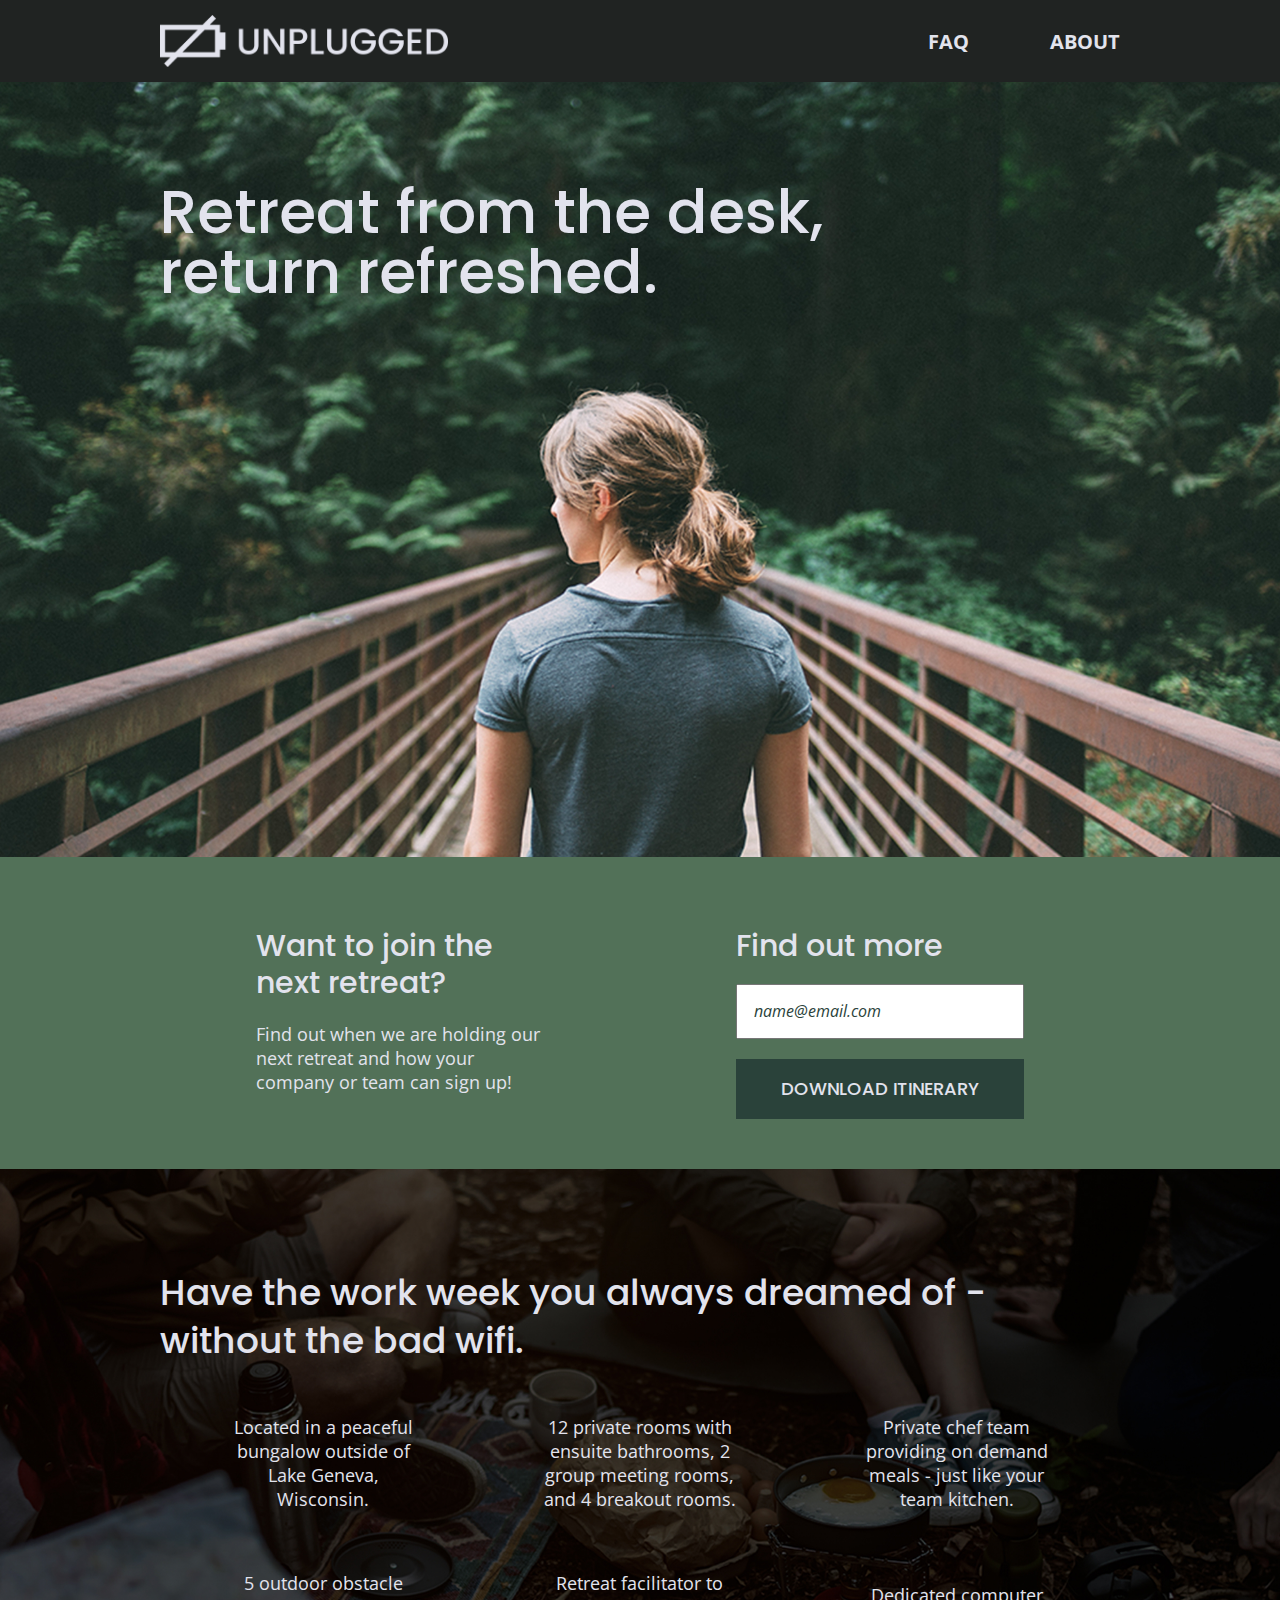
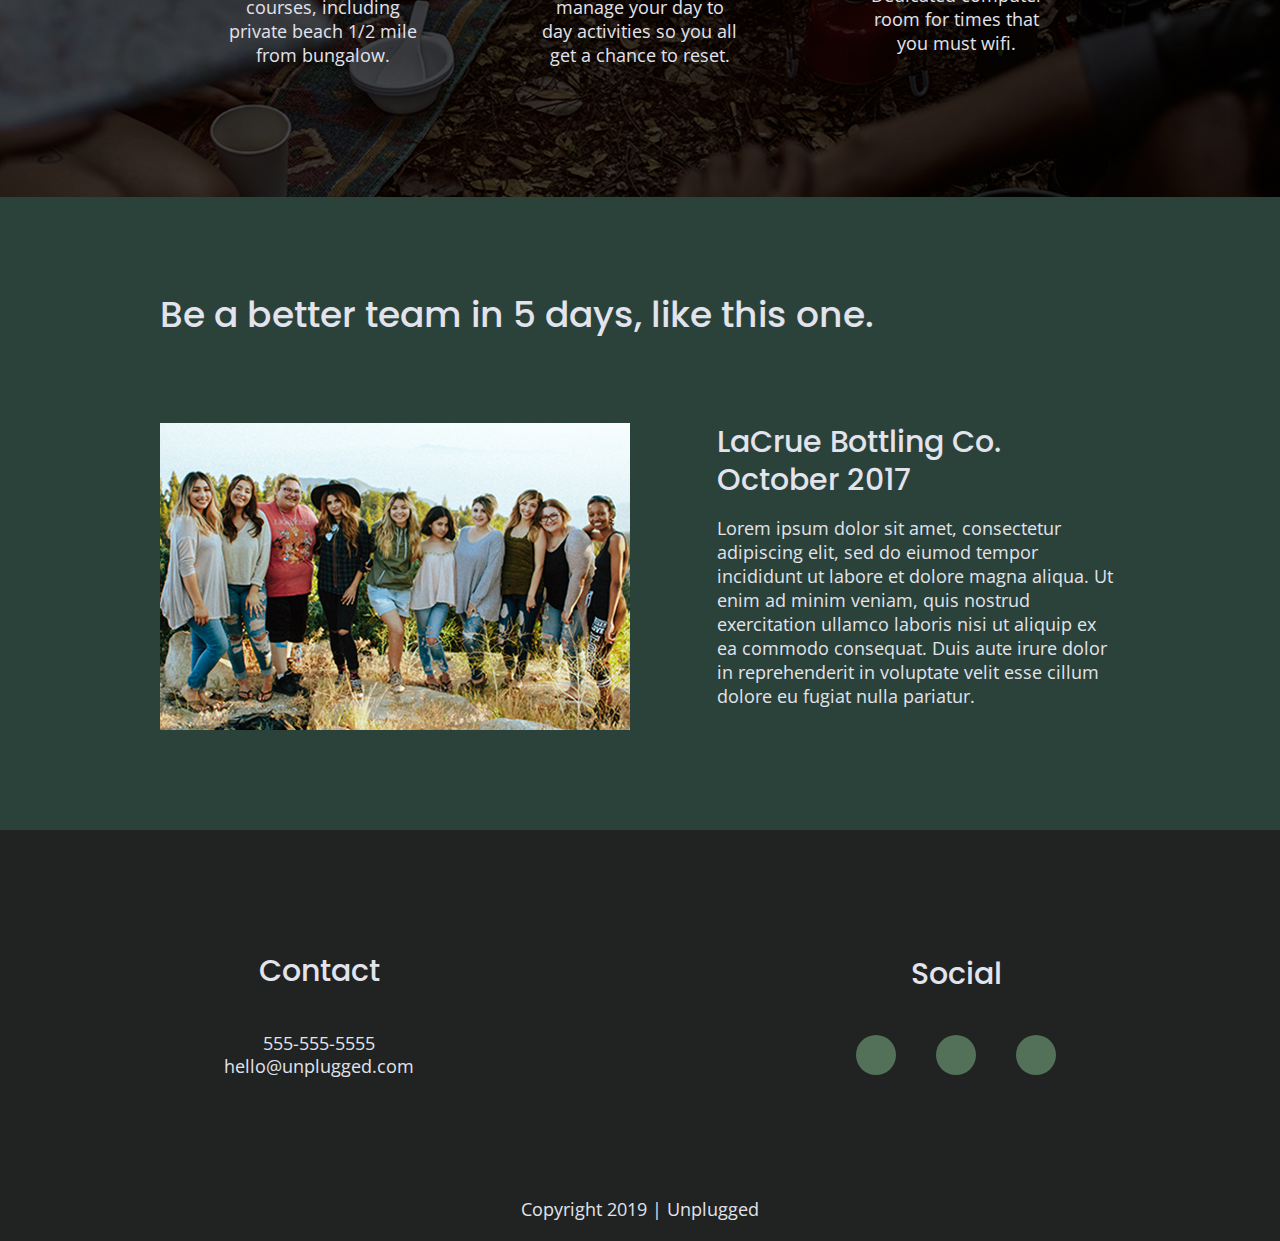
==== commit 9f2faf10: "Fixed feature icon issues, not being center. Fixed about page mission text." ====
--- a/index.html
+++ b/index.html
@@ -70,27 +70,39 @@
            <h2>Have the work week you always dreamed of - without the bad wifi.</h2>
            <div class="features-items">
              <article>
-              <i class="fas fa-campground"></i>
+               <p class="fontawesome-icon">
+                 <i class="fas fa-campground"></i>
+               </p>
               <p class="features-item-description">Located in a peaceful bungalow outside of Lake Geneva, Wisconsin.</p>
             </article>
             <article>
-              <i class="fas fa-bed"></i>
+              <p class="fontawesome-icon">
+                <i class="fas fa-bed"></i>
+              </p>
               <p class="features-item-description">12 private rooms with ensuite bathrooms, 2 group meeting rooms, and 4 breakout rooms.</p>
             </article>
             <article>
-              <i class="fas fa-utensils"></i>
+              <p class="fontawesome-icon">
+                <i class="fas fa-utensils"></i>
+              </p>
               <p class="features-item-description">Private chef team providing on demand meals - just like your team kitchen.</p>
             </article>
             <article>
-              <i class="fas fa-shoe-prints"></i>
+              <p class="fontawesome-icon">
+                <i class="fas fa-shoe-prints"></i>
+             </p>
               <p class="features-item-description">5 outdoor obstacle courses, including private beach 1/2 mile from bungalow.</p>
             </article>
             <article>
-              <i class="fas fa-smile"></i>
+              <p class="fontawesome-icon">
+                <i class="fas fa-smile"></i>
+              </p>
               <p class="features-item-description">Retreat facilitator to manage your day to day activities so you all get a chance to reset.</p>
             </article>
             <article>
-              <i class="fas fa-wifi"></i>
+              <p class="font-awesome-icon">
+                <i class="fas fa-wifi"></i>
+              </p>
               <p class="features-item-description">Dedicated computer room for times that you must wifi.</p>
             </article>
           </div>
@@ -99,7 +111,7 @@
 
         <section class="reviews">
           <div class="content-wrapper">
-            <h2>Be a better team in 5 days, like these.</h2>
+            <h2>Be a better team in 5 days, like this one.</h2>
             <article>
               <figure>
                 <img src="img/reviews-group-img.jpg" alt="Reviews Group Image" />
@@ -130,7 +142,7 @@
           <div class="social">
             <h4>Social</h4>
            <div class="social-icons">
-             <p><a href="https://wwww.facebook.com" target="_blank"><i class="fab fa-facebook"></i></a></p>
+             <p><a href="https://wwww.facebook.com" target="_blank"><i class="fab fa-facebook-f"></i></a></p>
              <p><a href="https://www.twitter.com" target="_blank"><i class="fab fa-twitter"></i></a></p>
              <p><a href="https://wwww.instagram.com" target="_blank"><i class="fab fa-instagram"></i></a></p>
 
--- a/css/main.css
+++ b/css/main.css
@@ -113,6 +113,8 @@
 ul,
 ol {
   list-style-type: none;
+  margin: 0;
+  padding: 0;
 }
 
 a {
@@ -125,6 +127,7 @@
   font-family: 'Poppins', sans-serif;
   font-size: 1.875em;
   font-weight: 500;
+  margin: 0;
 
 }
 
@@ -341,9 +344,10 @@
 .features article {
   width: 63%;
   margin: 30px 0;
-}
-
-.features .features-items {
+
+}
+
+.features .features-items  {
   display: flex;
   justify-content: center;
   align-items: center;
@@ -358,8 +362,6 @@
 .features i {
   font-size: 3.75em;
   margin-bottom: 40px;
-  display: flex;
-  justify-content: center;
 }
 
 
@@ -395,7 +397,7 @@
 .map figure {
   width: 100%;
   height: 0;
-  padding-bottom: 80%;
+  padding-bottom: 125%;
   overflow: hidden;
   position: relative;
 }
@@ -447,6 +449,7 @@
 .faq-content {
   margin-bottom: 50px;
 }
+
 
 .faq-content h4 {
   line-height: 1.333;
@@ -575,6 +578,11 @@
   justify-content: space-between;
 }
 
+header figure {
+  width: 30%;
+}
+
+
 header nav {
   width: 20%;
 }
@@ -647,10 +655,11 @@
 justify-content: space-between;
 }
 
-.review h2 {
+.reviews h2 {
   width: 85%;
 }
 
+.reviews article figure,
 .reviews article div {
   width: 49%;
 }
@@ -687,6 +696,11 @@
   line-height: 1.285;
 }
 
+footer .social-icons {
+  width: 12.5em;
+  justify-content: space-between;
+}
+
 footer .copyright {
   width: 100%;
 }
@@ -695,7 +709,7 @@
 
 /* -------- ABOUT PAGE -------- */
 
-.misson-content {
+.mission-content {
   display: flex;
   justify-content: space-between;
   align-items: center;
@@ -707,7 +721,7 @@
 }
 
 .map figure {
-padding-bottom: 46%;
+padding-bottom: 45.5%;
 }
 
 
